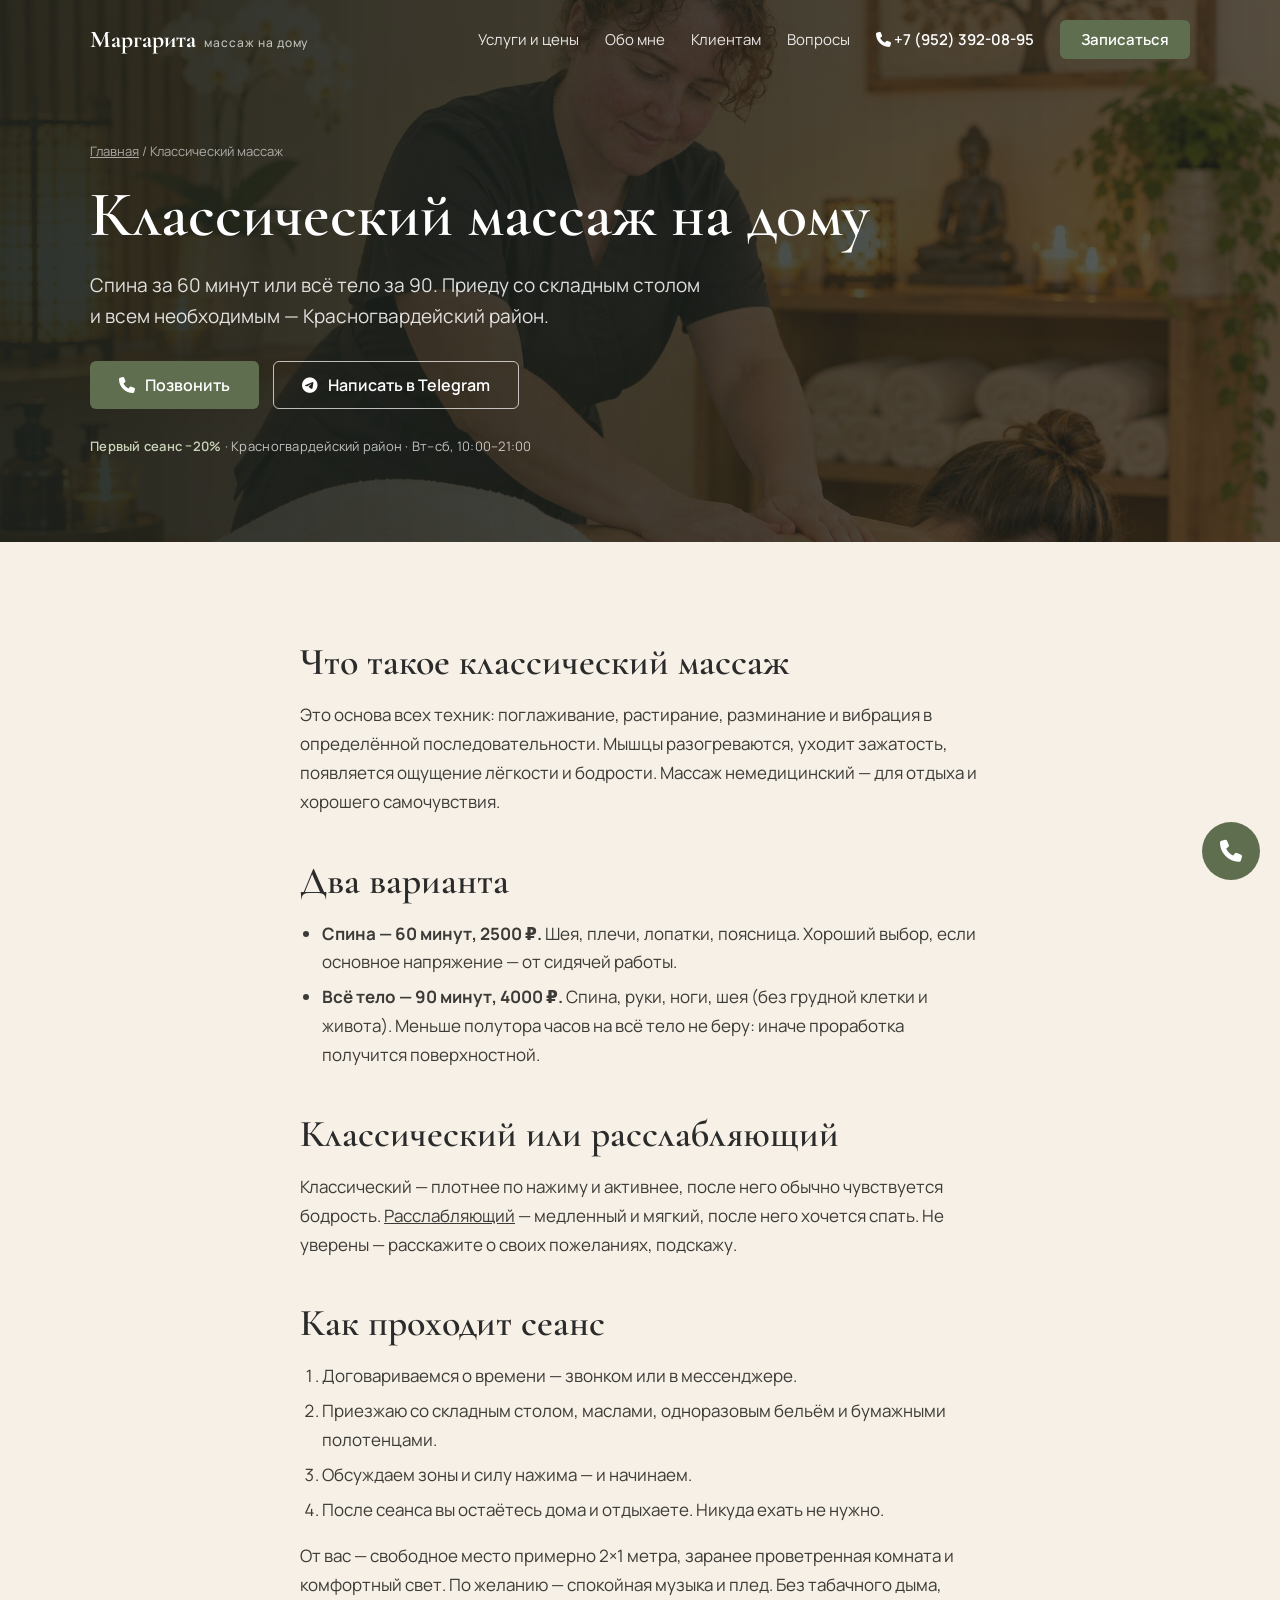
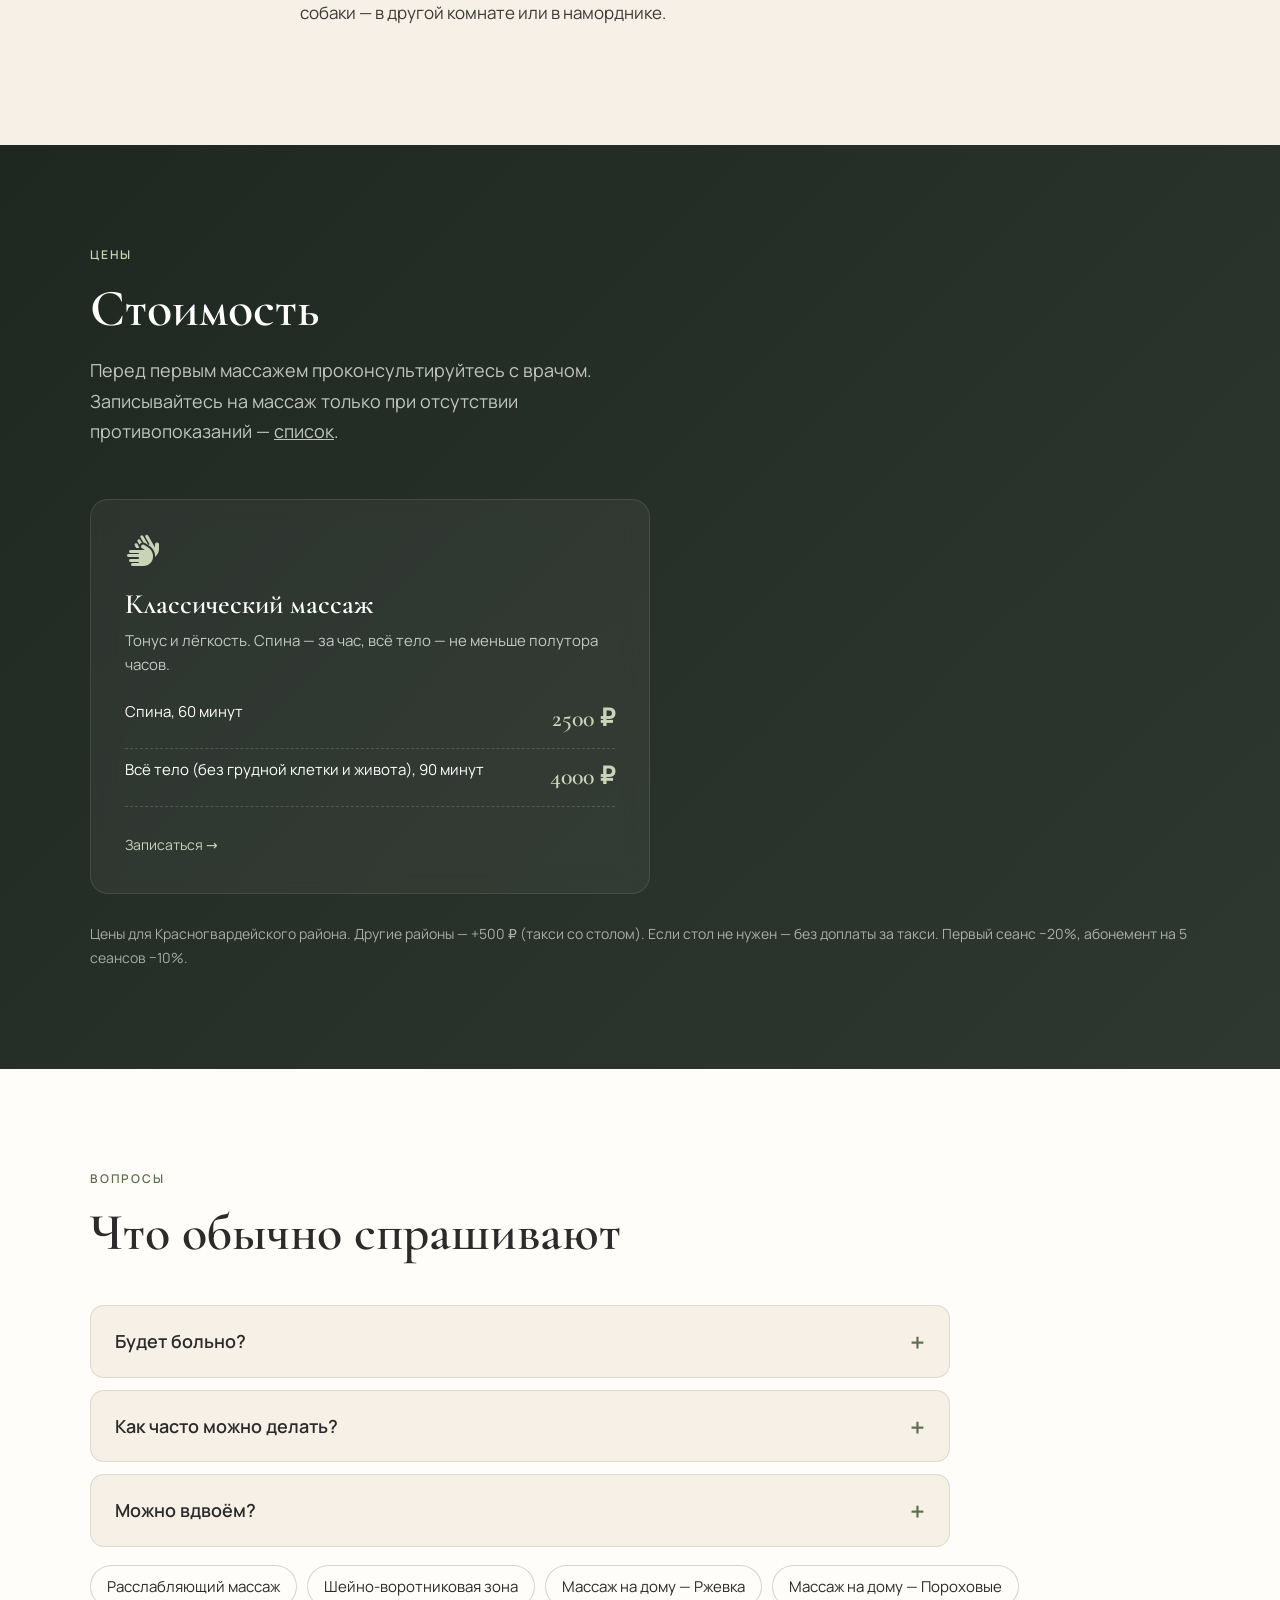
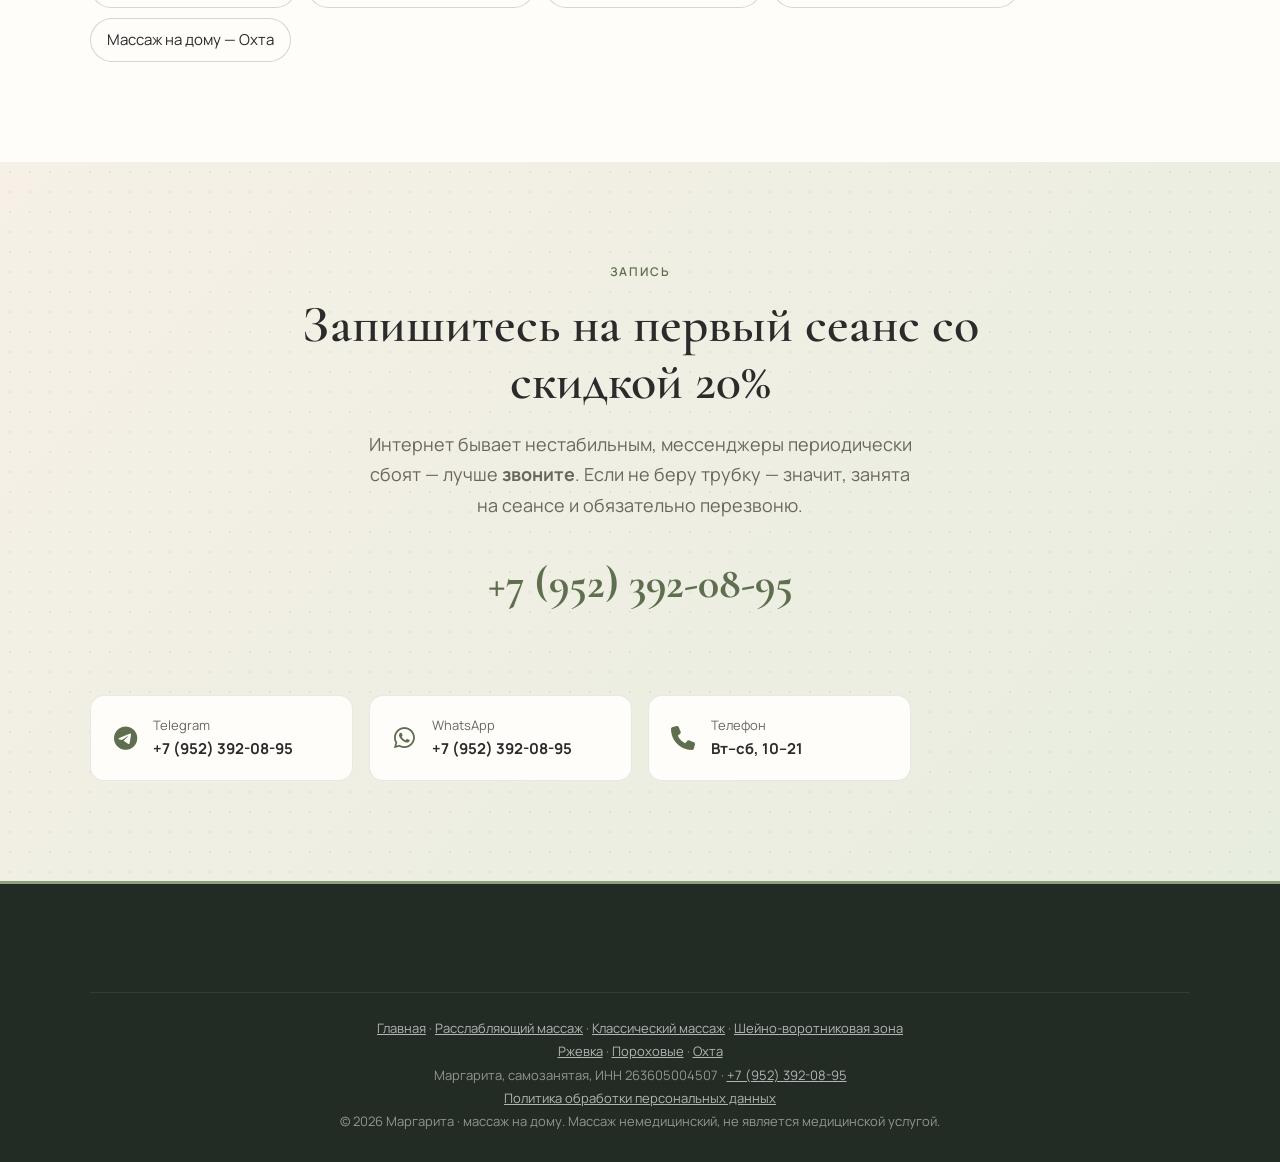
==== klassicheskij-massazh-na-domu/index.html @ e05620fe "Страницы районов (Ржевка, Пороховые, Охта) и услуг; общий site.css; кнопка «Позвонить» звонит Co-Aut" ====
<!DOCTYPE html>
<html lang="ru">
<head>
<meta charset="UTF-8">
<meta name="viewport" content="width=device-width, initial-scale=1">
<!-- демо: убрать noindex при запуске (вместе с главной) -->
<meta name="robots" content="noindex, nofollow">
<title>Классический массаж на дому в СПб — спина 2500 ₽, всё тело 4000 ₽ | Маргарита</title>
<meta name="description" content="Классический массаж с выездом на дом: спина 60 мин — 2500 ₽, всё тело 90 мин — 4000 ₽. Приеду со столом в Красногвардейский район. Первый сеанс −20%.">
<link rel="icon" href="data:image/svg+xml,%3Csvg xmlns='http://www.w3.org/2000/svg' viewBox='0 0 64 64'%3E%3Crect width='64' height='64' rx='14' fill='%232E3830'/%3E%3Ctext x='32' y='44' font-size='34' text-anchor='middle' fill='%23C9D3B8' font-family='serif'%3EМ%3C/text%3E%3C/svg%3E">
<link rel="stylesheet" href="../assets/css/fonts.css">
<link rel="stylesheet" href="../assets/css/fontawesome.css">
<link rel="stylesheet" href="../assets/css/site.css">
<script type="application/ld+json">{"@context": "https://schema.org", "@type": "Service", "name": "Классический массаж на дому", "provider": {"@type": "HealthAndBeautyBusiness", "name": "Маргарита · массаж на дому", "telephone": "+79523920895"}, "areaServed": {"@type": "AdministrativeArea", "name": "Красногвардейский район, Санкт-Петербург"}, "offers": {"@type": "AggregateOffer", "priceCurrency": "RUB", "lowPrice": 2500, "highPrice": 4000}}</script>
</head>
<body>
<header class="site">
  <div class="wrap">
    <a class="brand" href="../">Маргарита<small>массаж на дому</small></a>
    <nav class="main" aria-label="Основное меню">
      <a class="link" href="../#services">Услуги и цены</a>
      <a class="link" href="../#about">Обо мне</a>
      <a class="link" href="../#clients">Клиентам</a>
      <a class="link" href="../#faq">Вопросы</a>
      <a class="phone-link" href="tel:+79523920895"><i class="fa-solid fa-phone"></i> +7 (952) 392-08-95</a>
      <a class="btn btn-primary" href="#contacts">Записаться</a>
    </nav>
    <button class="menu-toggle" aria-label="Открыть меню" aria-expanded="false" aria-controls="mobile-menu"><span></span><span></span><span></span></button>
  </div>
</header>
<div class="mobile-menu" id="mobile-menu">
  <a href="../">Главная</a>
  <a href="../#services">Услуги и цены</a>
  <a href="../#clients">Клиентам</a>
  <a href="../#faq">Вопросы</a>
  <a href="#contacts">Записаться</a>
</div>

<main>
<section class="page-hero">
  <div class="wrap">
    <nav class="crumbs" aria-label="Навигация"><a href="../">Главная</a> / Классический массаж</nav>
    <h1>Классический массаж на дому</h1>
    <p class="sub">Спина за 60 минут или всё тело за 90. Приеду со складным столом и всем необходимым — Красногвардейский район.</p>
    <div class="hero-actions">
      <a class="btn btn-primary" href="tel:+79523920895"><i class="fa-solid fa-phone"></i> Позвонить</a>
      <a class="btn btn-ghost" href="https://t.me/+79523920895" target="_blank" rel="noopener"><i class="fa-brands fa-telegram"></i> Написать в Telegram</a>
    </div>
    <p class="proof"><b>Первый сеанс −20%</b> · Красногвардейский район · Вт–сб, 10:00–21:00</p>
  </div>
</section>

<section class="page-body">
  <div class="wrap prose">
<h2>Что такое классический массаж</h2>
<p>Это основа всех техник: поглаживание, растирание, разминание и вибрация в определённой последовательности. Мышцы разогреваются, уходит зажатость, появляется ощущение лёгкости и бодрости. Массаж немедицинский — для отдыха и хорошего самочувствия.</p>
<h2>Два варианта</h2>
<ul><li><b>Спина — 60 минут, 2500 ₽.</b> Шея, плечи, лопатки, поясница. Хороший выбор, если основное напряжение — от сидячей работы.</li>
<li><b>Всё тело — 90 минут, 4000 ₽.</b> Спина, руки, ноги, шея (без грудной клетки и живота). Меньше полутора часов на всё тело не беру: иначе проработка получится поверхностной.</li></ul>
<h2>Классический или расслабляющий</h2>
<p>Классический — плотнее по нажиму и активнее, после него обычно чувствуется бодрость. <a href="../rasslablyayushchij-massazh-na-domu/">Расслабляющий</a> — медленный и мягкий, после него хочется спать. Не уверены — расскажите о своих пожеланиях, подскажу.</p>
<h2>Как проходит сеанс</h2><ol><li>Договариваемся о времени — звонком или в мессенджере.</li><li>Приезжаю со складным столом, маслами, одноразовым бельём и бумажными полотенцами.</li><li>Обсуждаем зоны и силу нажима — и начинаем.</li><li>После сеанса вы остаётесь дома и отдыхаете. Никуда ехать не нужно.</li></ol><p>От вас — свободное место примерно 2×1 метра, заранее проветренная комната и комфортный свет. По желанию — спокойная музыка и плед. Без табачного дыма, собаки — в другой комнате или в наморднике.</p>
  </div>
</section>

<section class="services on-dark">
  <div class="wrap">
    <span class="eyebrow">Цены</span>
    <h2 class="h2">Стоимость</h2>
    <p class="lead">Перед первым массажем проконсультируйтесь с врачом. Записывайтесь на массаж только при отсутствии противопоказаний — <a href="../#clients">список</a>.</p>
    <div class="svc-grid one"><article class="service-card"><i class="ic fa-solid fa-hands"></i><h3>Классический массаж</h3><p>Тонус и лёгкость. Спина — за час, всё тело — не меньше полутора часов.</p><ul class="price-list"><li>Спина, 60 минут <b>2500 ₽</b></li><li>Всё тело (без грудной клетки и живота), 90&nbsp;минут <b>4000 ₽</b></li></ul><a class="more" href="#contacts">Записаться →</a></article></div>
    <p class="svc-note">Цены для Красногвардейского района. Другие районы — +500 ₽ (такси со столом). Если стол не нужен — без доплаты за такси. Первый сеанс −20%, абонемент на 5 сеансов −10%.</p>
  </div>
</section>

<section class="faq">
  <div class="wrap">
    <span class="eyebrow">Вопросы</span>
    <h2 class="h2">Что обычно спрашивают</h2>
    <div class="faq-list"><details><summary>Будет больно?</summary><p>Нет. Силу нажима подбираю под вас и по ходу спрашиваю, комфортно ли. Если где-то неприятно — скажите, сразу ослаблю.</p></details><details><summary>Как часто можно делать?</summary><p>Обычно — раз в одну-две недели или курсом из нескольких сеансов. На 5 сеансов есть абонемент со скидкой 10%.</p></details><details><summary>Можно вдвоём?</summary><p>Да. Второму клиенту на том же адресе — скидка 500 ₽.</p></details></div>
    <div class="more-links"><a href="../rasslablyayushchij-massazh-na-domu/">Расслабляющий массаж</a><a href="../massazh-shejno-vorotnikovoj-zony-na-domu/">Шейно-воротниковая зона</a><a href="../massazh-na-domu-rzhevka/">Массаж на дому — Ржевка</a><a href="../massazh-na-domu-porohovye/">Массаж на дому — Пороховые</a><a href="../massazh-na-domu-ohta/">Массаж на дому — Охта</a></div>
  </div>
</section>

<section class="cta" id="contacts">
  <div class="wrap">
    <span class="eyebrow">Запись</span>
    <h2 class="h2">Запишитесь на первый сеанс со скидкой 20%</h2>
    <p class="lead">Интернет бывает нестабильным, мессенджеры периодически сбоят — лучше <b>звоните</b>. Если не беру трубку — значит, занята на сеансе и обязательно перезвоню.</p>
    <a class="cta-phone" href="tel:+79523920895">+7 (952) 392-08-95</a>
    <div class="contact-cards">
      <a class="contact-card" href="https://t.me/+79523920895" target="_blank" rel="noopener"><i class="fa-brands fa-telegram"></i><div><span>Telegram</span><b>+7 (952) 392-08-95</b></div></a>
      <a class="contact-card" href="https://wa.me/79523920895" target="_blank" rel="noopener"><i class="fa-brands fa-whatsapp"></i><div><span>WhatsApp</span><b>+7 (952) 392-08-95</b></div></a>
      <a class="contact-card" href="tel:+79523920895"><i class="fa-solid fa-phone"></i><div><span>Телефон</span><b>Вт–сб, 10–21</b></div></a>
    </div>
  </div>
</section>
</main>

<footer>
  <div class="wrap">
    <div class="foot-legal">
      <a href="../">Главная</a> · <a href="../rasslablyayushchij-massazh-na-domu/">Расслабляющий массаж</a> · <a href="../klassicheskij-massazh-na-domu/">Классический массаж</a> · <a href="../massazh-shejno-vorotnikovoj-zony-na-domu/">Шейно-воротниковая зона</a><br>
      <a href="../massazh-na-domu-rzhevka/">Ржевка</a> · <a href="../massazh-na-domu-porohovye/">Пороховые</a> · <a href="../massazh-na-domu-ohta/">Охта</a><br>
      Маргарита, самозанятая, ИНН 263605004507 · <a href="tel:+79523920895">+7 (952) 392-08-95</a><br>
      <a href="../policy.html">Политика обработки персональных данных</a><br>
      © 2026 Маргарита · массаж на дому. Массаж немедицинский, не является медицинской услугой.
    </div>
  </div>
</footer>

<a class="fab" href="tel:+79523920895" aria-label="Позвонить Маргарите"><i class="fa-solid fa-phone"></i></a>

<script>
(function () {
  var header = document.querySelector('header.site'), toggle = document.querySelector('.menu-toggle');
  function onScroll() { header.classList.toggle('scrolled', window.scrollY > 80); }
  window.addEventListener('scroll', onScroll, { passive: true }); onScroll();
  toggle.addEventListener('click', function () {
    var open = document.body.classList.toggle('menu-open');
    toggle.setAttribute('aria-expanded', open);
    toggle.setAttribute('aria-label', open ? 'Закрыть меню' : 'Открыть меню');
  });
  document.querySelectorAll('.mobile-menu a').forEach(function (a) {
    a.addEventListener('click', function () { document.body.classList.remove('menu-open'); });
  });
})();
</script>
</body>
</html>
---- assets/css/fonts.css ----
/* cyrillic */
@font-face {
  font-family: 'Cormorant Garamond';
  font-style: italic;
  font-weight: 500;
  font-display: swap;
  src: url(../fonts/d2b6fd64-co3smX5slCNuHLi8bLeY9MK7whWMhyjYrGFEsdtdc62E6zd5wDD-jNM8Efs.woff2) format('woff2');
  unicode-range: U+0301, U+0400-045F, U+0490-0491, U+04B0-04B1, U+2116;
}
/* latin */
@font-face {
  font-family: 'Cormorant Garamond';
  font-style: italic;
  font-weight: 500;
  font-display: swap;
  src: url(../fonts/5d13e7eb-co3smX5slCNuHLi8bLeY9MK7whWMhyjYrGFEsdtdc62E6zd5wDD-iNM8.woff2) format('woff2');
  unicode-range: U+0000-00FF, U+0131, U+0152-0153, U+02BB-02BC, U+02C6, U+02DA, U+02DC, U+0304, U+0308, U+0329, U+2000-206F, U+20AC, U+2122, U+2191, U+2193, U+2212, U+2215, U+FEFF, U+FFFD;
}
/* cyrillic */
@font-face {
  font-family: 'Cormorant Garamond';
  font-style: normal;
  font-weight: 500;
  font-display: swap;
  src: url(../fonts/4f4a8253-co3bmX5slCNuHLi8bLeY9MK7whWMhyjYrXtKgS4.woff2) format('woff2');
  unicode-range: U+0301, U+0400-045F, U+0490-0491, U+04B0-04B1, U+2116;
}
/* latin */
@font-face {
  font-family: 'Cormorant Garamond';
  font-style: normal;
  font-weight: 500;
  font-display: swap;
  src: url(../fonts/2fed1d1b-co3bmX5slCNuHLi8bLeY9MK7whWMhyjYqXtK.woff2) format('woff2');
  unicode-range: U+0000-00FF, U+0131, U+0152-0153, U+02BB-02BC, U+02C6, U+02DA, U+02DC, U+0304, U+0308, U+0329, U+2000-206F, U+20AC, U+2122, U+2191, U+2193, U+2212, U+2215, U+FEFF, U+FFFD;
}
/* cyrillic */
@font-face {
  font-family: 'Cormorant Garamond';
  font-style: normal;
  font-weight: 600;
  font-display: swap;
  src: url(../fonts/4f4a8253-co3bmX5slCNuHLi8bLeY9MK7whWMhyjYrXtKgS4.woff2) format('woff2');
  unicode-range: U+0301, U+0400-045F, U+0490-0491, U+04B0-04B1, U+2116;
}
/* latin */
@font-face {
  font-family: 'Cormorant Garamond';
  font-style: normal;
  font-weight: 600;
  font-display: swap;
  src: url(../fonts/2fed1d1b-co3bmX5slCNuHLi8bLeY9MK7whWMhyjYqXtK.woff2) format('woff2');
  unicode-range: U+0000-00FF, U+0131, U+0152-0153, U+02BB-02BC, U+02C6, U+02DA, U+02DC, U+0304, U+0308, U+0329, U+2000-206F, U+20AC, U+2122, U+2191, U+2193, U+2212, U+2215, U+FEFF, U+FFFD;
}
/* cyrillic */
@font-face {
  font-family: 'Cormorant Garamond';
  font-style: normal;
  font-weight: 700;
  font-display: swap;
  src: url(../fonts/4f4a8253-co3bmX5slCNuHLi8bLeY9MK7whWMhyjYrXtKgS4.woff2) format('woff2');
  unicode-range: U+0301, U+0400-045F, U+0490-0491, U+04B0-04B1, U+2116;
}
/* latin */
@font-face {
  font-family: 'Cormorant Garamond';
  font-style: normal;
  font-weight: 700;
  font-display: swap;
  src: url(../fonts/2fed1d1b-co3bmX5slCNuHLi8bLeY9MK7whWMhyjYqXtK.woff2) format('woff2');
  unicode-range: U+0000-00FF, U+0131, U+0152-0153, U+02BB-02BC, U+02C6, U+02DA, U+02DC, U+0304, U+0308, U+0329, U+2000-206F, U+20AC, U+2122, U+2191, U+2193, U+2212, U+2215, U+FEFF, U+FFFD;
}
/* cyrillic */
@font-face {
  font-family: 'Manrope';
  font-style: normal;
  font-weight: 400;
  font-display: swap;
  src: url(../fonts/9f286813-xn7gYHE41ni1AdIRggOxSuXd.woff2) format('woff2');
  unicode-range: U+0301, U+0400-045F, U+0490-0491, U+04B0-04B1, U+2116;
}
/* latin */
@font-face {
  font-family: 'Manrope';
  font-style: normal;
  font-weight: 400;
  font-display: swap;
  src: url(../fonts/66cfc065-xn7gYHE41ni1AdIRggexSg.woff2) format('woff2');
  unicode-range: U+0000-00FF, U+0131, U+0152-0153, U+02BB-02BC, U+02C6, U+02DA, U+02DC, U+0304, U+0308, U+0329, U+2000-206F, U+20AC, U+2122, U+2191, U+2193, U+2212, U+2215, U+FEFF, U+FFFD;
}
/* cyrillic */
@font-face {
  font-family: 'Manrope';
  font-style: normal;
  font-weight: 500;
  font-display: swap;
  src: url(../fonts/9f286813-xn7gYHE41ni1AdIRggOxSuXd.woff2) format('woff2');
  unicode-range: U+0301, U+0400-045F, U+0490-0491, U+04B0-04B1, U+2116;
}
/* latin */
@font-face {
  font-family: 'Manrope';
  font-style: normal;
  font-weight: 500;
  font-display: swap;
  src: url(../fonts/66cfc065-xn7gYHE41ni1AdIRggexSg.woff2) format('woff2');
  unicode-range: U+0000-00FF, U+0131, U+0152-0153, U+02BB-02BC, U+02C6, U+02DA, U+02DC, U+0304, U+0308, U+0329, U+2000-206F, U+20AC, U+2122, U+2191, U+2193, U+2212, U+2215, U+FEFF, U+FFFD;
}
/* cyrillic */
@font-face {
  font-family: 'Manrope';
  font-style: normal;
  font-weight: 600;
  font-display: swap;
  src: url(../fonts/9f286813-xn7gYHE41ni1AdIRggOxSuXd.woff2) format('woff2');
  unicode-range: U+0301, U+0400-045F, U+0490-0491, U+04B0-04B1, U+2116;
}
/* latin */
@font-face {
  font-family: 'Manrope';
  font-style: normal;
  font-weight: 600;
  font-display: swap;
  src: url(../fonts/66cfc065-xn7gYHE41ni1AdIRggexSg.woff2) format('woff2');
  unicode-range: U+0000-00FF, U+0131, U+0152-0153, U+02BB-02BC, U+02C6, U+02DA, U+02DC, U+0304, U+0308, U+0329, U+2000-206F, U+20AC, U+2122, U+2191, U+2193, U+2212, U+2215, U+FEFF, U+FFFD;
}
/* cyrillic */
@font-face {
  font-family: 'Manrope';
  font-style: normal;
  font-weight: 700;
  font-display: swap;
  src: url(../fonts/9f286813-xn7gYHE41ni1AdIRggOxSuXd.woff2) format('woff2');
  unicode-range: U+0301, U+0400-045F, U+0490-0491, U+04B0-04B1, U+2116;
}
/* latin */
@font-face {
  font-family: 'Manrope';
  font-style: normal;
  font-weight: 700;
  font-display: swap;
  src: url(../fonts/66cfc065-xn7gYHE41ni1AdIRggexSg.woff2) format('woff2');
  unicode-range: U+0000-00FF, U+0131, U+0152-0153, U+02BB-02BC, U+02C6, U+02DA, U+02DC, U+0304, U+0308, U+0329, U+2000-206F, U+20AC, U+2122, U+2191, U+2193, U+2212, U+2215, U+FEFF, U+FFFD;
}
---- assets/css/site.css ----
:root{
  --dark:#2E3830; --dark-2:#232B25; --accent:#5E6E4F; --accent-light:#C9D3B8; --sage:#8FA07C;
  --cream:#F6F0E6; --sand:#EDE3D3; --white:#FFFDF9; --text:#2B2B2B; --muted:#6B675F;
  --display:'Cormorant Garamond', Georgia, serif; --body:'Manrope', system-ui, sans-serif;
  --wrap:1180px;
}
*,*::before,*::after{box-sizing:border-box}
html{scroll-padding-top:72px}
body{margin:0;font-family:var(--body);font-size:17px;line-height:1.7;color:var(--text);background:var(--cream)}
img{max-width:100%;display:block}
figure,blockquote{margin:0}
a{color:inherit}
h1,h2,h3{font-family:var(--display);font-weight:600;line-height:1.1;margin:0}
.wrap{max-width:var(--wrap);margin:0 auto;padding:0 clamp(20px,4vw,40px)}
.eyebrow{display:block;font-size:12px;font-weight:600;letter-spacing:.15em;text-transform:uppercase;color:var(--accent);margin-bottom:14px}
.on-dark .eyebrow{color:var(--accent-light)}
.h2{font-size:clamp(34px,4.6vw,52px)}
.lead{font-size:18px;color:var(--muted);max-width:560px;margin:18px 0 0}
.on-dark{color:#fff}
.on-dark .lead{color:rgba(255,255,255,.72)}
section{padding:clamp(64px,9vw,100px) 0}
:focus-visible{outline:2px solid var(--sage);outline-offset:3px}

/* buttons */
.btn{position:relative;overflow:hidden;display:inline-flex;align-items:center;gap:10px;justify-content:center;font:600 16px/1 var(--body);padding:15px 28px;border-radius:6px;text-decoration:none;border:1px solid transparent;cursor:pointer;isolation:isolate;transition:color .3s}
.btn::before{content:"";position:absolute;inset:0;z-index:-1;transform:scaleX(0);transform-origin:left;transition:transform .35s ease}
.btn:hover::before{transform:scaleX(1)}
.btn-primary{background:var(--accent);color:#fff}
.btn-primary::before{background:var(--dark-2)}
.btn-ghost{background:transparent;color:#fff;border-color:rgba(255,255,255,.7)}
.btn-ghost::before{background:#fff}
.btn-ghost:hover{color:var(--dark)}
.btn-line{background:transparent;color:var(--dark);border-color:var(--dark)}
.btn-line::before{background:var(--dark)}
.btn-line:hover{color:#fff}

/* header */
#scroll-progress{position:fixed;top:0;left:0;width:0;height:3px;background:linear-gradient(90deg,var(--sage),var(--accent-light));z-index:9999}
header.site{position:fixed;top:0;left:0;right:0;z-index:1000;height:80px;display:flex;align-items:center;transition:height .3s,background .3s,box-shadow .3s}
header.site.scrolled{height:64px;background:rgba(35,43,37,.86);backdrop-filter:blur(12px);-webkit-backdrop-filter:blur(12px);box-shadow:0 2px 24px rgba(0,0,0,.18)}
header.site .wrap{display:flex;align-items:center;justify-content:space-between;width:100%}
.brand{font-family:var(--display);font-size:24px;font-weight:700;color:#fff;text-decoration:none;white-space:nowrap}
.brand small{font-family:var(--body);font-size:12px;font-weight:500;letter-spacing:.08em;opacity:.7;margin-left:8px}
nav.main{display:flex;align-items:center;gap:26px}
nav.main a.link{position:relative;color:rgba(255,255,255,.88);text-decoration:none;font-size:15px}
nav.main a.link::after{content:"";position:absolute;left:0;bottom:-4px;height:1px;width:100%;background:var(--accent-light);transform:scaleX(0);transform-origin:right;transition:transform .3s}
nav.main a.link:hover::after{transform:scaleX(1);transform-origin:left}
.phone-link{color:#fff;text-decoration:none;font-weight:600;font-size:15px;animation:phonePulse 6s ease-in-out infinite}
@keyframes phonePulse{0%,85%,100%{opacity:1;transform:scale(1)}92%{opacity:.7;transform:scale(1.02)}}
nav.main .btn{padding:11px 20px;font-size:15px}
.menu-toggle{display:none;width:44px;height:44px;background:none;border:0;cursor:pointer;position:relative;z-index:1100}
.menu-toggle span{position:absolute;left:10px;right:10px;height:2px;background:#fff;transition:transform .3s,opacity .3s}
.menu-toggle span:nth-child(1){top:14px}.menu-toggle span:nth-child(2){top:21px}.menu-toggle span:nth-child(3){top:28px}
.menu-open .menu-toggle span:nth-child(1){transform:translateY(7px) rotate(45deg)}
.menu-open .menu-toggle span:nth-child(2){opacity:0}
.menu-open .menu-toggle span:nth-child(3){transform:translateY(-7px) rotate(-45deg)}
.mobile-menu{position:fixed;inset:0;z-index:1050;background:var(--dark-2);display:flex;flex-direction:column;align-items:center;justify-content:center;gap:22px;opacity:0;visibility:hidden;transition:opacity .35s,visibility .35s}
.mobile-menu a{font-family:var(--display);font-size:32px;color:#fff;text-decoration:none}
.menu-open .mobile-menu{opacity:1;visibility:visible}

/* hero */
.hero{position:relative;min-height:100vh;display:flex;align-items:center;overflow:hidden;background:linear-gradient(135deg,var(--dark-2),var(--accent));color:#fff;padding:110px 0 70px}
.hero::before{content:"";position:absolute;inset:-10%;background-image:url('../img/process.jpg'),linear-gradient(135deg,var(--dark-2),var(--accent));background-size:cover;background-position:center;animation:kenburns 25s ease-in-out infinite alternate;will-change:transform}
.hero::after{content:"";position:absolute;inset:0;background:linear-gradient(90deg,rgba(28,34,29,.88) 0%,rgba(28,34,29,.72) 55%,rgba(28,34,29,.55) 100%)}
@keyframes kenburns{from{transform:scale(1) translate(0,0)}to{transform:scale(1.08) translate(-1.5%,-1%)}}
#particles{position:absolute;inset:0;z-index:1;pointer-events:none}
.hero-inner{position:relative;z-index:2;display:grid;grid-template-columns:55fr 45fr;gap:40px;align-items:center}
.hero .eyebrow{color:var(--accent-light)}
.hero h1{font-size:clamp(46px,6.4vw,76px);font-weight:600;line-height:1.05}
.hero h1 .word{display:inline-block}
.hero .sub{font-size:20px;line-height:1.6;color:rgba(255,255,255,.86);max-width:520px;margin:22px 0 32px}
.hero-actions{display:flex;gap:14px;flex-wrap:wrap}
.proof{margin-top:26px;font-size:13px;color:rgba(255,255,255,.72);letter-spacing:.02em}
.proof b{color:var(--accent-light);font-weight:600}
.hero-panel{position:relative;animation:floaty 8s ease-in-out infinite}
.hero-panel .img{aspect-ratio:4/5;border-radius:0 24px 24px 0;clip-path:polygon(8% 0,100% 0,100% 100%,0 100%);background-image:url('../img/margarita-panel.jpg'),linear-gradient(135deg,var(--dark-2),var(--accent));background-size:cover;background-position:center}
.badge{position:absolute;left:-6px;bottom:36px;font-size:13px;font-weight:700;color:#fff;background:rgba(0,0,0,.72);border:1px solid var(--accent-light);border-radius:100px;padding:9px 18px;animation:badgePulse 3s ease-in-out infinite}
@keyframes floaty{0%,100%{transform:translate(0,0)}50%{transform:translate(3px,-10px)}}
@keyframes badgePulse{0%,100%{box-shadow:0 0 0 0 rgba(201,211,184,.0)}50%{box-shadow:0 0 0 6px rgba(201,211,184,.18)}}

/* strip */
.strip{background:var(--dark-2);color:var(--accent-light);padding:14px 0;overflow:hidden}
.strip-track{display:flex;width:max-content;animation:marquee 28s linear infinite}
.strip-group{display:flex;gap:44px;padding-right:44px;font-size:12px;font-weight:600;letter-spacing:.1em;text-transform:uppercase;white-space:nowrap}
.strip-group i{margin-right:8px;color:var(--sage)}
@keyframes marquee{to{transform:translateX(-50%)}}

/* how */
.how{background:var(--cream)}
.how-head{display:flex;justify-content:space-between;align-items:flex-end;gap:30px;flex-wrap:wrap}
.steps{display:grid;grid-template-columns:repeat(3,1fr);gap:28px;margin-top:52px;counter-reset:step}
.step{background:var(--white);border:1px solid rgba(46,56,48,.08);border-radius:18px;padding:34px 30px}
.step .num{font-family:var(--display);font-size:56px;line-height:1;color:var(--sage)}
.step h3{font-size:26px;margin:14px 0 8px}
.step p{margin:0;color:var(--muted);font-size:16px}
.metrics{display:grid;grid-template-columns:repeat(4,1fr);margin-top:56px;border-top:1px solid rgba(0,0,0,.08);padding-top:44px}
.metric{text-align:center;padding:0 12px}
.metric+.metric{border-left:1px solid rgba(0,0,0,.1)}
.metric i{font-size:26px;color:var(--accent)}
.metric .val{font-family:var(--display);font-size:56px;font-weight:600;color:var(--dark);line-height:1.1;margin-top:8px}
.metric .lbl{font-size:13px;letter-spacing:.08em;text-transform:uppercase;color:var(--muted)}

/* services */
.services{background:linear-gradient(135deg,#1F2721,var(--dark))}
.svc-grid{display:grid;grid-template-columns:1.4fr 1fr;gap:24px;margin-top:52px}
.service-card{position:relative;overflow:hidden;background:rgba(255,255,255,.05);backdrop-filter:blur(12px);-webkit-backdrop-filter:blur(12px);border:1px solid rgba(255,255,255,.1);border-radius:18px;padding:34px;color:#fff;transition:transform .35s,box-shadow .35s}
.service-card:hover{transform:translateY(-8px);box-shadow:0 24px 50px rgba(0,0,0,.25)}
.service-card::after{content:"";position:absolute;left:0;bottom:0;height:3px;width:0;background:var(--accent-light);transition:width .35s}
.service-card:hover::after{width:100%}
.service-card.featured{grid-row:span 2;background:rgba(143,160,124,.16);border-color:rgba(201,211,184,.42);border-top:3px solid var(--accent-light);padding:44px 40px;display:flex;flex-direction:column}
.service-card i.ic{font-size:32px;color:var(--accent-light)}
.service-card h3{font-size:28px;margin:18px 0 10px}
.service-card.featured h3{font-size:38px}
.service-card p{margin:0;font-size:15px;color:rgba(255,255,255,.72);line-height:1.6}
.service-card.featured p{font-size:17px}
.price-list{list-style:none;padding:0;margin:22px 0 0;display:grid;gap:8px}
.price-list li{display:flex;justify-content:space-between;gap:16px;border-bottom:1px dashed rgba(255,255,255,.16);padding-bottom:8px;font-size:15px}
.price-list b{font-family:var(--display);font-size:24px;font-weight:600;color:var(--accent-light);white-space:nowrap}
.service-card .more{display:inline-block;margin-top:auto;padding-top:26px;font-size:14px;color:var(--accent-light);text-decoration:none}
.svc-note{margin:28px 0 0;font-size:14px;color:rgba(255,255,255,.6)}

/* offers */
.offers{background:var(--sand)}
.offer-grid{display:grid;grid-template-columns:repeat(2,1fr);gap:24px;margin-top:48px}
.offer{background:var(--white);border-radius:18px;padding:32px;border:1px solid rgba(46,56,48,.08)}
.offer .big{font-family:var(--display);font-size:54px;font-weight:600;color:var(--accent);line-height:1}
.offer h3{font-size:24px;margin:12px 0 8px}
.offer p{margin:0;color:var(--muted);font-size:16px}

/* about */
.about{background:var(--dark);overflow:hidden}
.about-grid{display:grid;grid-template-columns:48fr 48fr;gap:4%;align-items:center}
.ph{position:relative;border:2px dashed rgba(201,211,184,.45);border-radius:16px;background:repeating-linear-gradient(45deg,rgba(255,255,255,.03) 0 12px,transparent 12px 24px),linear-gradient(135deg,#3A463C,var(--dark-2));display:flex;flex-direction:column;align-items:center;justify-content:center;gap:10px;color:rgba(255,255,255,.7);text-align:center;padding:24px;font-size:14px}
.ph i{font-size:34px;color:var(--accent-light)}
.ph b{color:#fff;font-size:16px}
.about-photo{aspect-ratio:4/5;width:100%;object-fit:cover;border-radius:16px;background:linear-gradient(135deg,#3A463C,var(--dark-2))}
.about .h2{font-size:clamp(30px,4vw,46px)}
.about .statement{font-size:20px;font-weight:700;margin:20px 0 22px;line-height:1.45}
.todo{display:inline-block;font-size:12px;font-weight:700;letter-spacing:.06em;text-transform:uppercase;background:rgba(201,211,184,.16);color:var(--accent-light);border:1px dashed rgba(201,211,184,.5);border-radius:6px;padding:3px 8px;margin-bottom:10px}
.checks{list-style:none;padding:0;margin:0 0 30px;display:grid;gap:12px}
.checks li{display:flex;gap:12px;font-size:17px;line-height:1.5;color:rgba(255,255,255,.9)}
.checks i{color:var(--accent-light);margin-top:4px}

/* zones */
.zones{background:var(--cream)}
.zone-grid{display:grid;grid-template-columns:1fr 1fr;gap:48px;align-items:start}
.zone-list{list-style:none;padding:0;margin:0;display:grid;gap:12px}
.zone-list li{display:flex;justify-content:space-between;align-items:center;gap:14px;background:var(--white);border:1px solid rgba(46,56,48,.08);border-radius:12px;padding:16px 20px}
.zone-list li span{font-weight:600}
.zone-list li em{font-style:normal;font-size:14px;color:var(--accent);font-weight:600}
.zone-list li.zone-far em{color:var(--muted)}

/* gift */
.gift{background:linear-gradient(135deg,var(--accent),#46553A);color:#fff;padding:clamp(56px,7vw,80px) 0}
.gift-inner{display:grid;grid-template-columns:1.3fr 1fr;gap:40px;align-items:center}
.gift .h2{color:#fff}
.gift p{color:rgba(255,255,255,.85);font-size:18px;margin:16px 0 0;max-width:560px}
.gift-card{aspect-ratio:16/10;border-radius:18px;background-image:url('../img/oils.jpg'),linear-gradient(135deg,var(--dark-2),var(--accent));background-size:cover;background-position:center;position:relative;box-shadow:0 30px 60px rgba(0,0,0,.25)}
.gift-card::after{content:"Подарочный сертификат";position:absolute;left:18px;bottom:18px;background:rgba(255,253,249,.92);color:var(--dark);font-family:var(--display);font-size:22px;font-weight:600;padding:8px 16px;border-radius:10px}

/* clients */
.clients{background:var(--sand)}
.cl-grid{display:grid;grid-template-columns:repeat(3,1fr);gap:24px;margin-top:48px}
.cl-card{background:var(--white);border:1px solid rgba(46,56,48,.08);border-radius:18px;padding:32px}
.cl-card i.ic{font-size:28px;color:var(--accent)}
.cl-card h3{font-size:26px;margin:14px 0 14px}
.cl-card ul{margin:0;padding-left:20px;color:var(--muted);font-size:16px;display:grid;gap:8px}
.cl-card ul b{color:var(--text)}
.doctor{display:flex;gap:18px;align-items:flex-start;margin-top:24px;background:var(--dark);color:#fff;border-radius:18px;padding:26px 30px}
.doctor i{font-size:30px;color:var(--accent-light);margin-top:4px}
.doctor p{margin:0;font-size:17px;line-height:1.6;color:rgba(255,255,255,.88)}
.doctor b{color:#fff}

/* faq */
.faq{background:var(--white)}
.faq-list{margin-top:44px;display:grid;gap:12px;max-width:860px}
.faq details{border:1px solid rgba(46,56,48,.12);border-radius:14px;background:var(--cream);padding:0 24px}
.faq summary{cursor:pointer;list-style:none;font-weight:600;font-size:18px;padding:20px 30px 20px 0;position:relative}
.faq summary::-webkit-details-marker{display:none}
.faq summary::after{content:"+";position:absolute;right:0;top:14px;font-size:26px;color:var(--accent);transition:transform .3s}
.faq details[open] summary::after{transform:rotate(45deg)}
.faq details p,.faq details ul{margin:0 0 20px;color:var(--muted);font-size:16px}
.faq details ul{padding-left:20px}

/* cta + contacts */
.cta{background:linear-gradient(135deg,var(--cream),#E7EDDF);background-color:var(--cream);text-align:center;position:relative}
.cta::before{content:"";position:absolute;inset:0;background-image:radial-gradient(circle,rgba(0,0,0,.05) 1px,transparent 1px);background-size:20px 20px;pointer-events:none}
.cta .wrap{position:relative}
.cta .h2{max-width:720px;margin:0 auto}
.cta .lead{margin:18px auto 0}
.cta-phone{display:inline-block;font-family:var(--display);font-size:clamp(34px,4.4vw,44px);font-weight:700;color:var(--accent);text-decoration:none;margin:26px 0 22px}
.cta-actions{display:flex;justify-content:center;gap:14px;flex-wrap:wrap}
.cta-actions .btn-primary{font-size:18px;padding:16px 36px}
.cta-note{margin-top:22px;font-size:13px;color:var(--muted)}
.contact-cards{display:grid;grid-template-columns:repeat(4,1fr);gap:16px;margin-top:52px;text-align:left}
.contact-card{display:flex;align-items:center;gap:14px;background:var(--white);border:1px solid rgba(46,56,48,.1);border-radius:14px;padding:18px 20px;text-decoration:none;transition:border-color .3s,transform .3s}
.contact-card:hover{border-color:var(--accent);transform:translateY(-3px)}
.contact-card i{font-size:24px;color:var(--accent);width:28px;text-align:center}
.contact-card span{display:block;font-size:13px;color:var(--muted)}
.contact-card b{display:block;font-size:15px}

/* footer */
footer{background:var(--dark-2);color:#fff;border-top:3px solid var(--sage);padding:64px 0 28px}
.foot-grid{display:grid;grid-template-columns:1.4fr 1fr 1fr 1fr;gap:36px}
.foot-brand{font-family:var(--display);font-size:26px;font-weight:700}
.foot-tag{font-size:14px;color:rgba(255,255,255,.6);margin:8px 0 18px}
.socials{display:flex;gap:16px}
.socials a{font-size:20px;color:rgba(255,255,255,.75);transition:color .3s}
.socials a:hover{color:var(--accent-light)}
footer h4{font-size:13px;letter-spacing:.1em;text-transform:uppercase;color:var(--accent-light);margin:0 0 16px;font-weight:600}
footer ul{list-style:none;padding:0;margin:0;display:grid;gap:10px}
footer ul a,footer ul li{font-size:14px;color:rgba(255,255,255,.75);text-decoration:none}
footer ul a:hover{color:#fff}
footer ul i{width:18px;color:var(--sage);margin-right:6px}
.foot-legal{margin-top:44px;padding-top:24px;border-top:1px solid rgba(255,255,255,.08);text-align:center;font-size:13px;color:rgba(255,255,255,.5);line-height:1.8}
.foot-legal a{color:rgba(255,255,255,.65)}

/* fixed call + cookie */
.fab{position:fixed;right:20px;bottom:20px;z-index:9999;width:58px;height:58px;border-radius:50%;background:var(--accent);color:#fff;display:flex;align-items:center;justify-content:center;font-size:22px;text-decoration:none;animation:fabPulse 2.5s infinite}
@keyframes fabPulse{0%{box-shadow:0 0 0 0 rgba(94,110,79,.5)}70%{box-shadow:0 0 0 12px rgba(94,110,79,0)}100%{box-shadow:0 0 0 0 rgba(94,110,79,0)}}
.fab::before{content:"Позвонить";position:absolute;bottom:72px;right:50%;transform:translateX(50%);background:var(--dark-2);color:#fff;font-size:13px;font-family:var(--body);padding:6px 10px;border-radius:6px;white-space:nowrap;opacity:0;pointer-events:none;transition:opacity .25s}
.fab::after{content:"";position:absolute;bottom:62px;left:50%;transform:translateX(-50%);border:5px solid transparent;border-top-color:var(--dark-2);opacity:0;transition:opacity .25s}
@media (hover:hover){.fab:hover::before,.fab:hover::after{opacity:1}}
.fab.hidden{display:none}
.cookie{position:fixed;left:16px;right:16px;bottom:16px;z-index:10000;max-width:640px;margin:0 auto;background:var(--dark-2);color:rgba(255,255,255,.88);border-radius:14px;padding:18px 20px;display:flex;gap:16px;align-items:center;font-size:14px;line-height:1.5;box-shadow:0 10px 40px rgba(0,0,0,.3)}
.cookie a{color:var(--accent-light)}
.cookie button{flex:none;background:var(--accent-light);color:var(--dark-2);border:0;border-radius:8px;padding:10px 18px;font:700 14px var(--body);cursor:pointer}
.cookie[hidden]{display:none}

/* responsive */
@media (max-width:1024px){
  nav.main .link{display:none}
  .contact-cards{grid-template-columns:1fr 1fr}
  .foot-grid{grid-template-columns:1fr 1fr}
}
@media (max-width:768px){
  nav.main{display:none}
  .menu-toggle{display:block}
  .brand small{display:none}
  .hero{min-height:auto;padding:120px 0 64px;text-align:center}
  .hero-inner{grid-template-columns:1fr}
  .hero-panel{display:none}
  .hero .sub{margin-left:auto;margin-right:auto;font-size:18px}
  .hero-actions{flex-direction:column}
  .steps,.offer-grid,.cl-grid{grid-template-columns:1fr}
  .metrics{grid-template-columns:1fr 1fr;row-gap:30px}
  .metric:nth-child(3){border-left:0}
  .svc-grid{grid-template-columns:1fr}
  .service-card.featured{grid-row:auto}
  .about-grid,.zone-grid,.gift-inner{grid-template-columns:1fr;gap:36px}
  .contact-cards{grid-template-columns:1fr}
  .cookie{flex-direction:column;align-items:stretch}
}
@media (prefers-reduced-motion:reduce){
  .hero::before,.hero-panel,.strip-track,.phone-link,.badge,.fab{animation:none!important}
}

/* subpages: районы и услуги */
.page-hero{background:linear-gradient(90deg,rgba(28,34,29,.92),rgba(28,34,29,.72)),url('../img/process.jpg') center/cover,var(--dark);color:#fff;padding:140px 0 72px}
.page-hero h1{font-size:clamp(40px,5.6vw,64px);max-width:820px}
.page-hero .sub{font-size:19px;line-height:1.6;color:rgba(255,255,255,.86);max-width:620px;margin:20px 0 30px}
.crumbs{font-size:13px;color:rgba(255,255,255,.6);margin-bottom:18px}
.crumbs a{color:inherit}
.page-body{background:var(--cream)}
.prose{max-width:760px}
.prose h2{font-size:clamp(28px,3.6vw,38px);margin:44px 0 14px}
.prose h2:first-child{margin-top:0}
.prose p,.prose li{color:#3d3b37}
.prose ul,.prose ol{padding-left:22px}
.prose li{margin:6px 0}
.svc-grid.three{grid-template-columns:repeat(3,1fr)}
.svc-grid.one{grid-template-columns:minmax(0,560px)}
.more-links{display:flex;flex-wrap:wrap;gap:10px;margin-top:18px}
.more-links a{border:1px solid rgba(46,56,48,.2);border-radius:999px;padding:8px 16px;text-decoration:none;font-size:15px;background:var(--white)}
.more-links a:hover{border-color:var(--accent)}
.zone-more{margin:18px 0 0;font-size:15px;color:var(--muted)}
.zone-more a{color:var(--accent);font-weight:600}
@media (max-width:900px){.svc-grid.three{grid-template-columns:1fr}}
@media (max-width:768px){.page-hero{padding:120px 0 56px}.page-hero .hero-actions{flex-direction:column}}
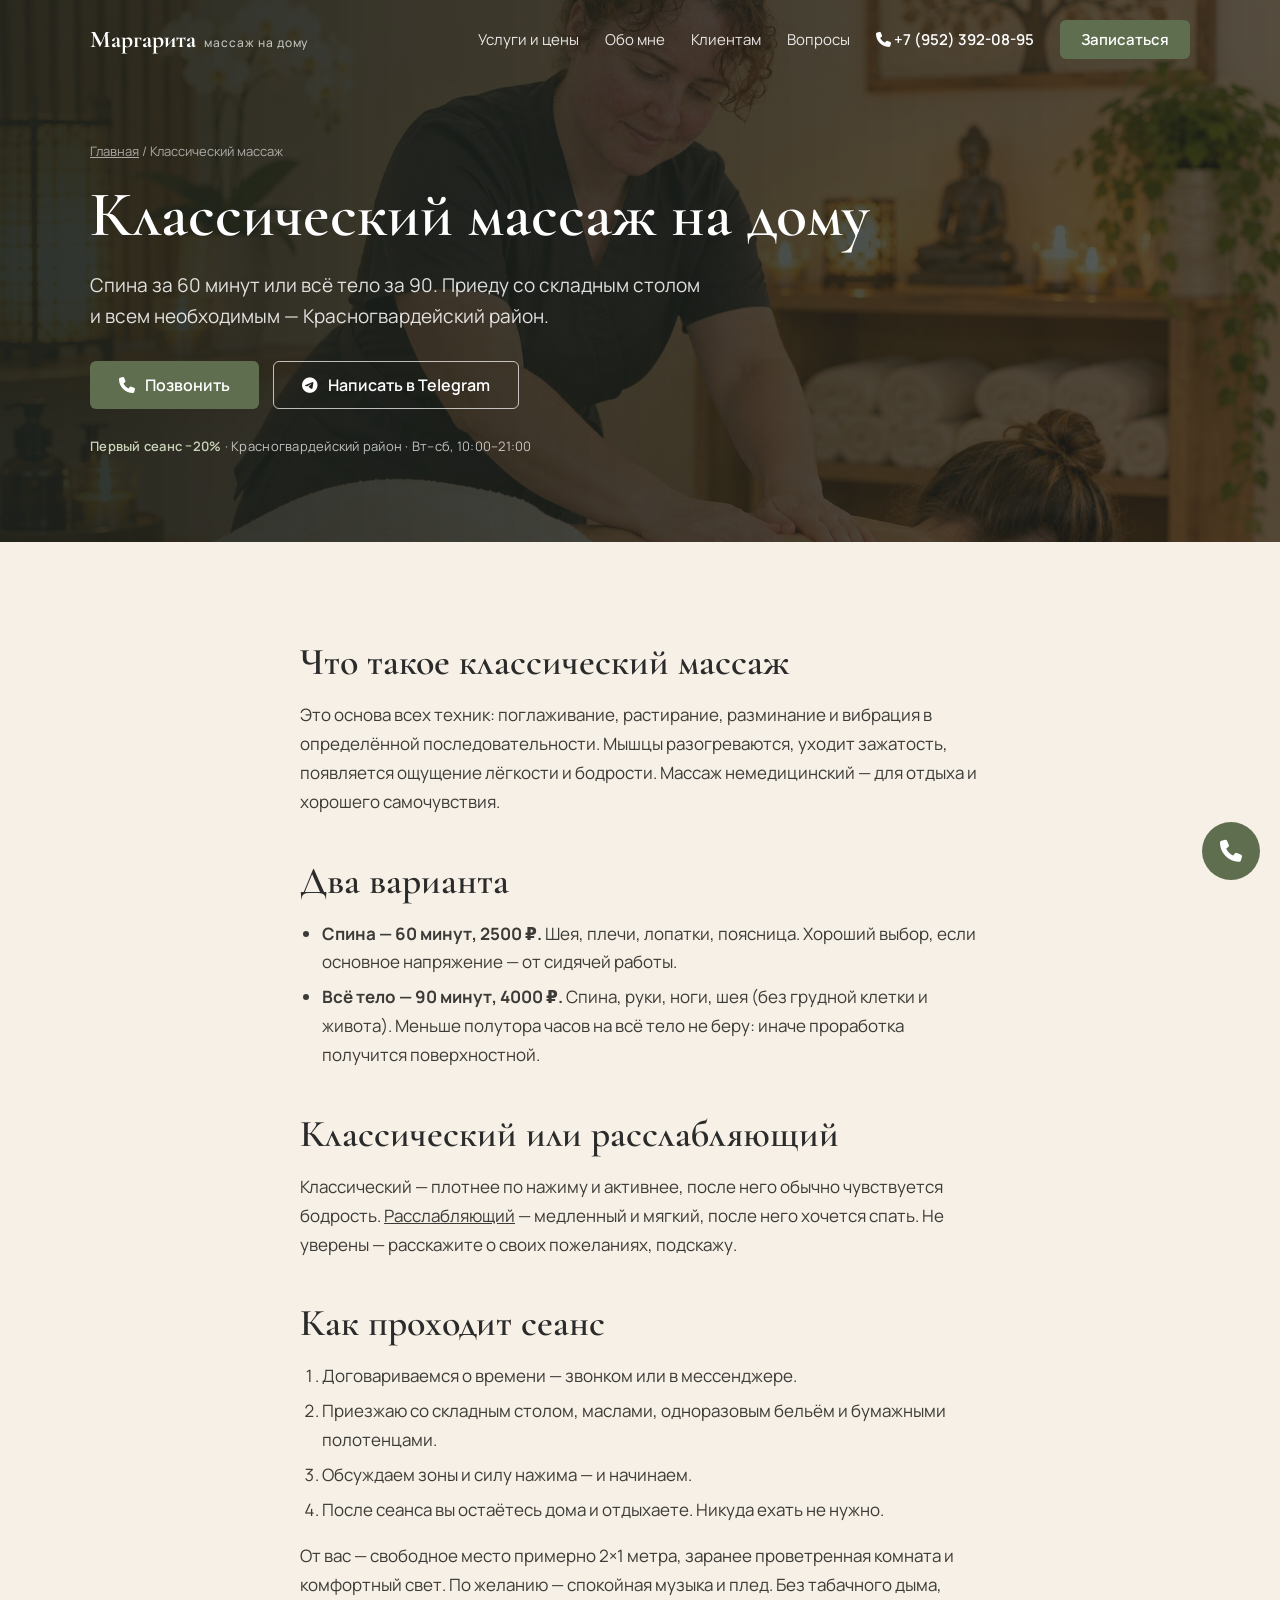
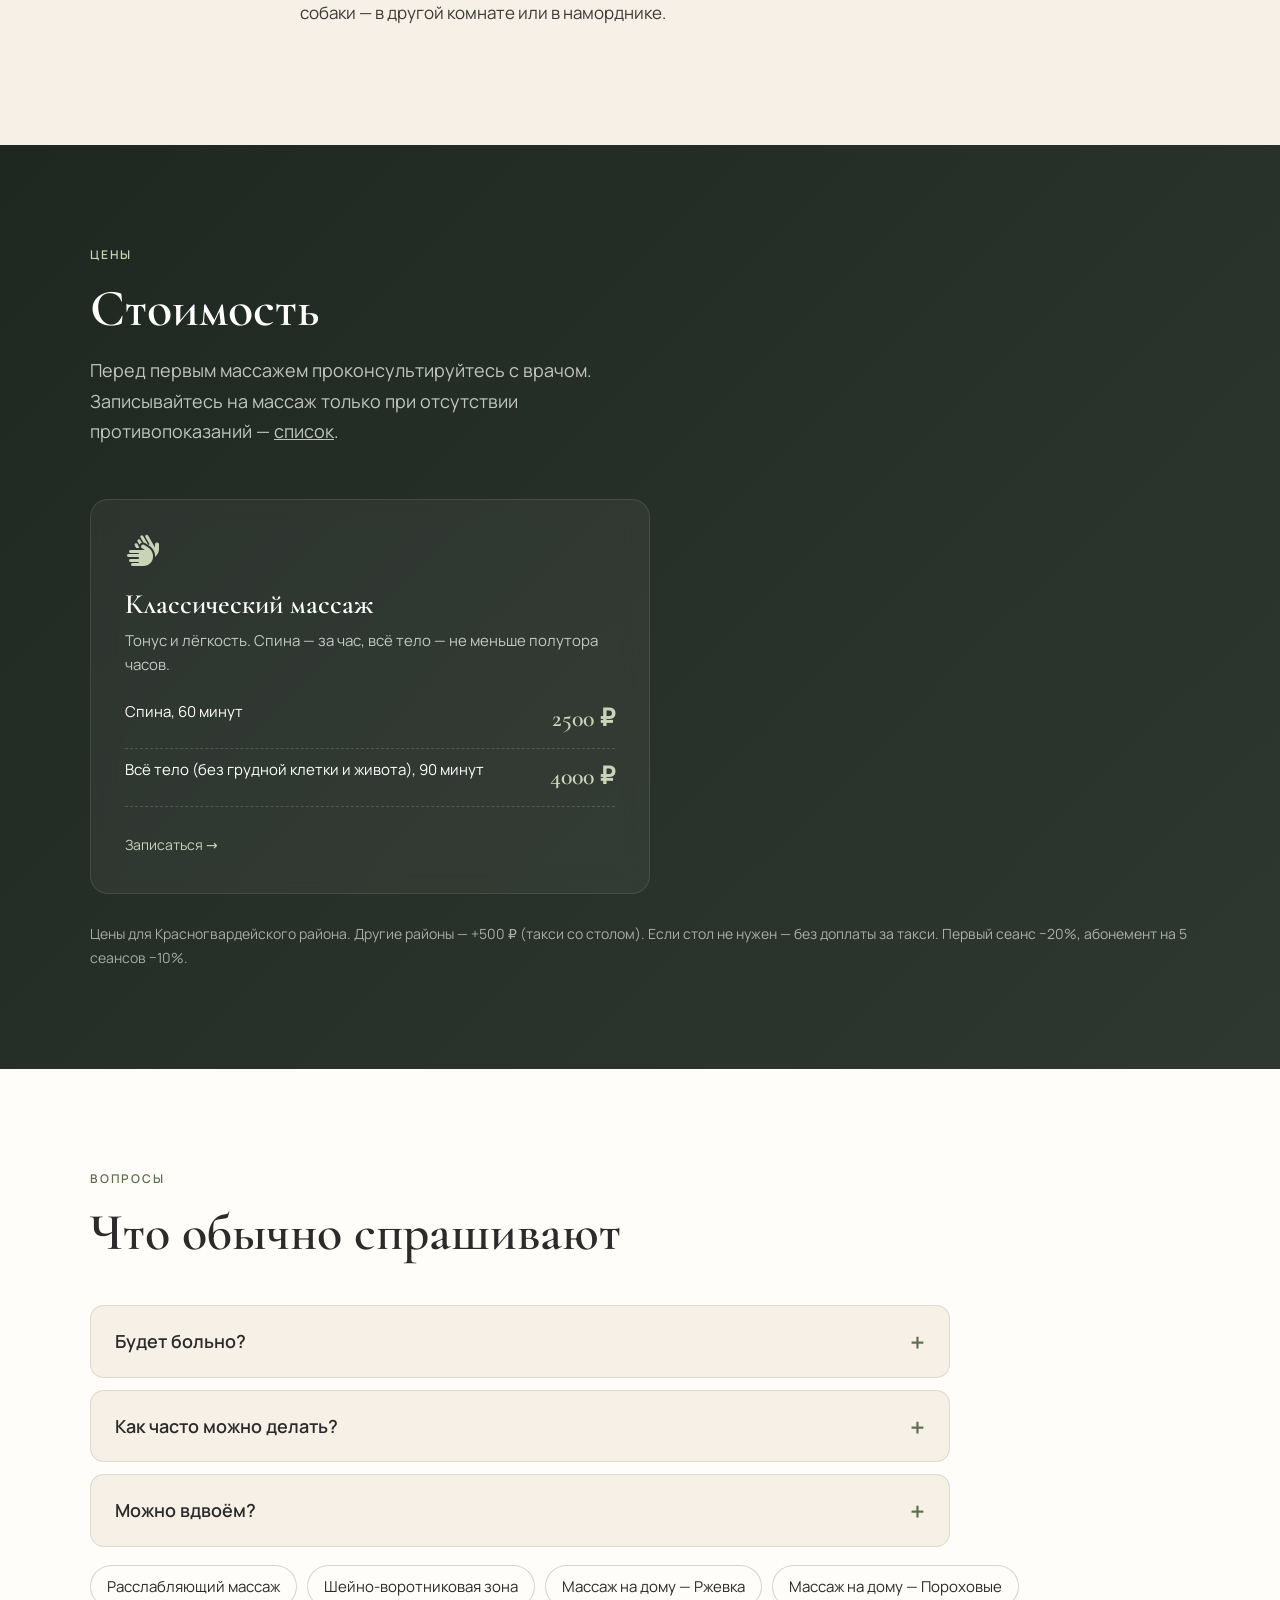
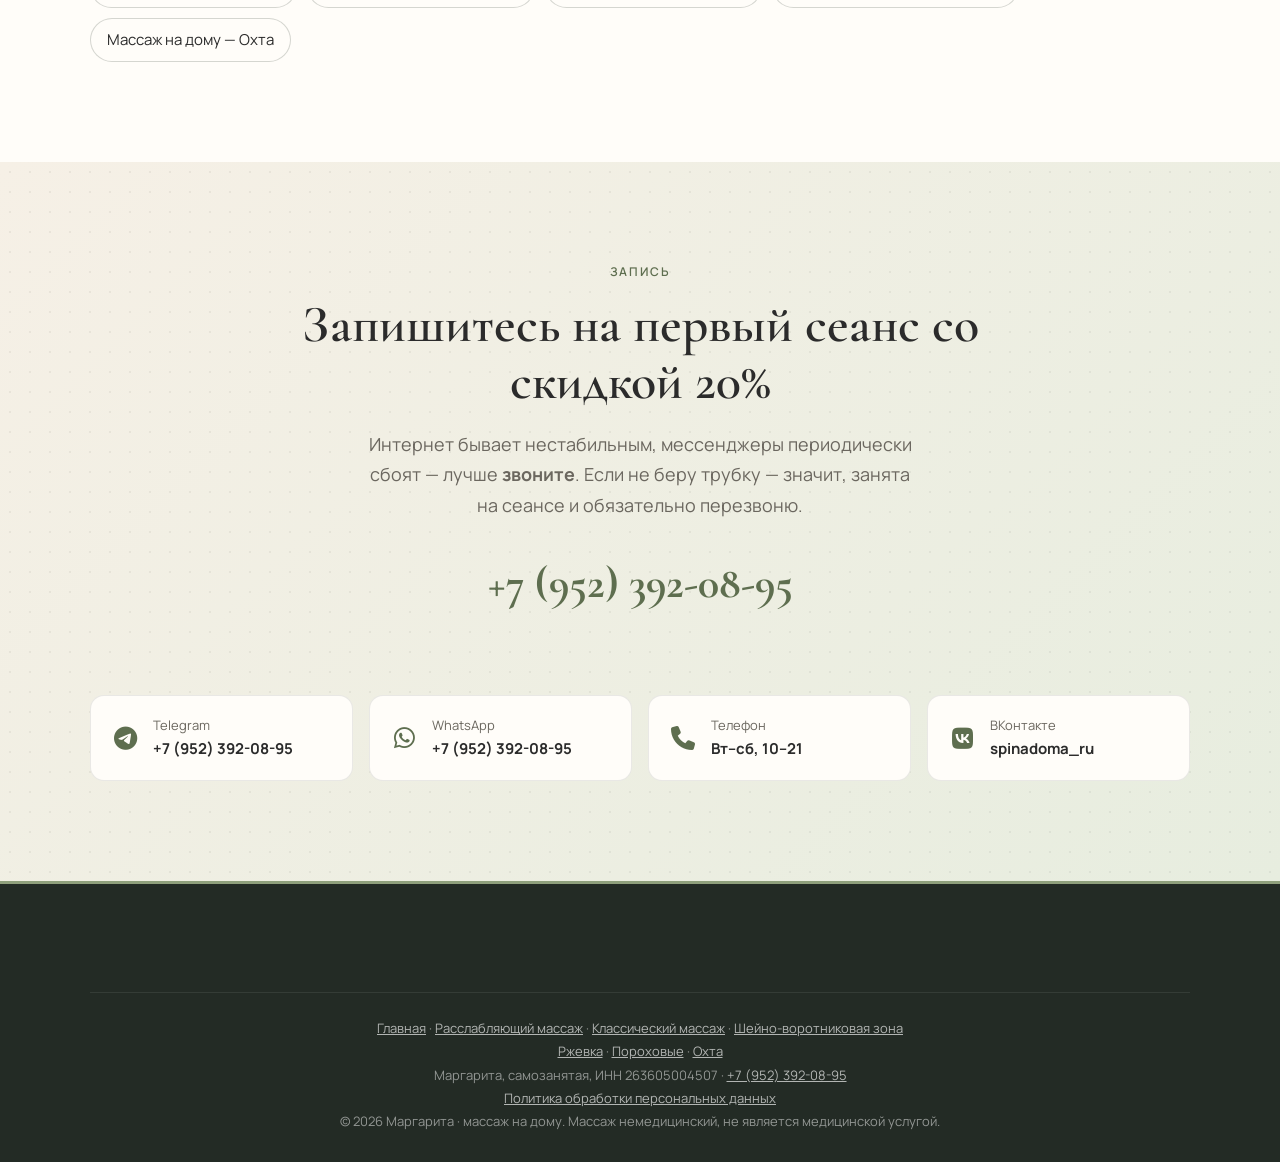
==== commit f20dca87: "Группа ВК vk.ru/spinadoma_ru на главной и страницах районов/услуг Co-Authored-By: Claude Opus 5.5 <n" ====
--- a/klassicheskij-massazh-na-domu/index.html
+++ b/klassicheskij-massazh-na-domu/index.html
@@ -11,7 +11,7 @@
 <link rel="stylesheet" href="../assets/css/fonts.css">
 <link rel="stylesheet" href="../assets/css/fontawesome.css">
 <link rel="stylesheet" href="../assets/css/site.css">
-<script type="application/ld+json">{"@context": "https://schema.org", "@type": "Service", "name": "Классический массаж на дому", "provider": {"@type": "HealthAndBeautyBusiness", "name": "Маргарита · массаж на дому", "telephone": "+79523920895"}, "areaServed": {"@type": "AdministrativeArea", "name": "Красногвардейский район, Санкт-Петербург"}, "offers": {"@type": "AggregateOffer", "priceCurrency": "RUB", "lowPrice": 2500, "highPrice": 4000}}</script>
+<script type="application/ld+json">{"@context": "https://schema.org", "@type": "Service", "name": "Классический массаж на дому", "provider": {"@type": "HealthAndBeautyBusiness", "name": "Маргарита · массаж на дому", "telephone": "+79523920895", "sameAs": ["https://vk.ru/spinadoma_ru"]}, "areaServed": {"@type": "AdministrativeArea", "name": "Красногвардейский район, Санкт-Петербург"}, "offers": {"@type": "AggregateOffer", "priceCurrency": "RUB", "lowPrice": 2500, "highPrice": 4000}}</script>
 </head>
 <body>
 <header class="site">
@@ -92,6 +92,7 @@
       <a class="contact-card" href="https://t.me/+79523920895" target="_blank" rel="noopener"><i class="fa-brands fa-telegram"></i><div><span>Telegram</span><b>+7 (952) 392-08-95</b></div></a>
       <a class="contact-card" href="https://wa.me/79523920895" target="_blank" rel="noopener"><i class="fa-brands fa-whatsapp"></i><div><span>WhatsApp</span><b>+7 (952) 392-08-95</b></div></a>
       <a class="contact-card" href="tel:+79523920895"><i class="fa-solid fa-phone"></i><div><span>Телефон</span><b>Вт–сб, 10–21</b></div></a>
+      <a class="contact-card" href="https://vk.ru/spinadoma_ru" target="_blank" rel="noopener"><i class="fa-brands fa-vk"></i><div><span>ВКонтакте</span><b>spinadoma_ru</b></div></a>
     </div>
   </div>
 </section>
